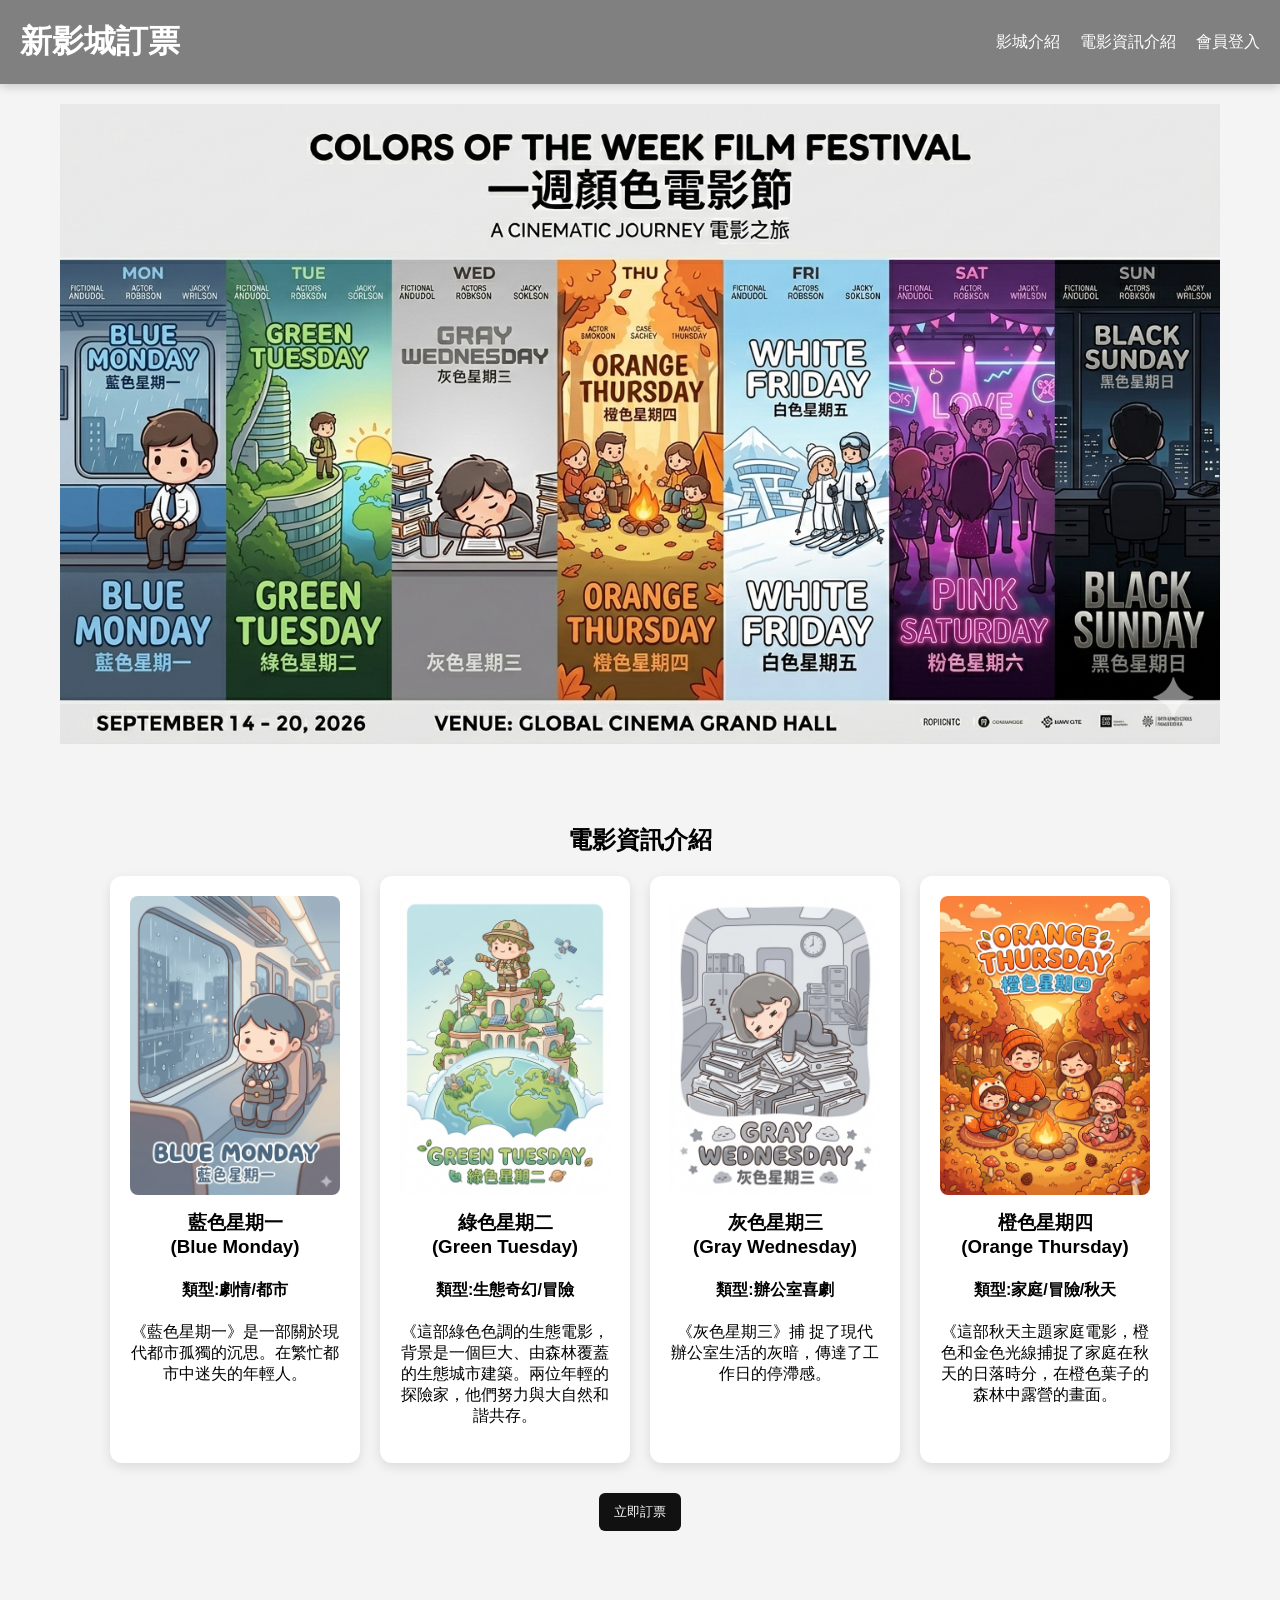
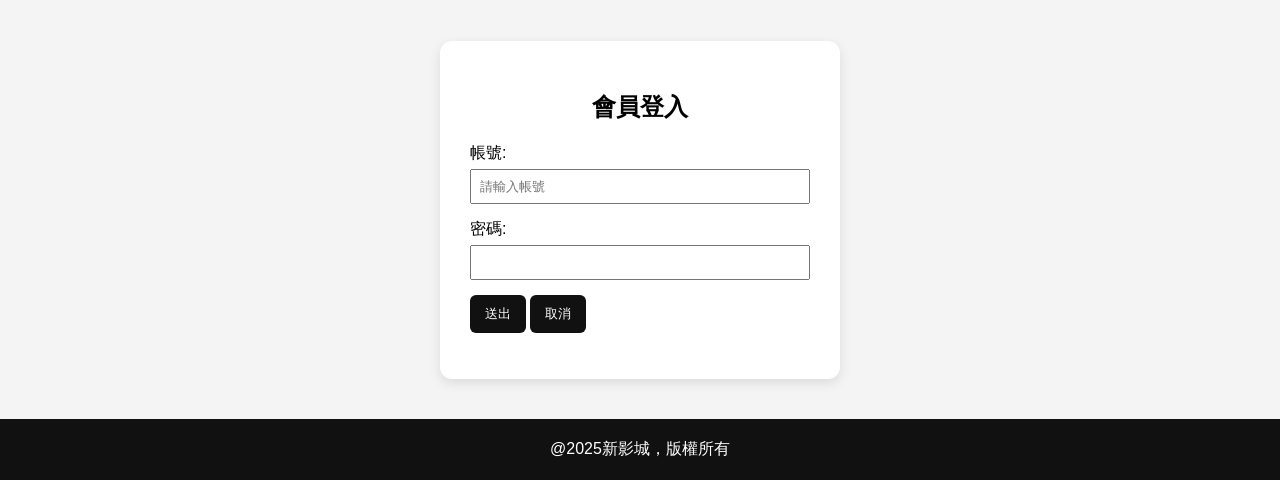
==== index.html @ 92aa5f23 "Update index.html" ====
<html>
<head>
	<title>電影訂票系統</title>
	<link rel="stylesheet" href="style.css">
</head>

<body>
	<header>
		<h1>新影城訂票</h1>
		<nav>
			<ul>
			<li><a href="#about">影城介紹</a></li>
			<li><a href="#movies">電影資訊介紹</a></li>
			<li><a href="#member">會員登入</a></li>
			</ul>
		</nav>
	
	</header>
	<main>
		<section id="about" class="header_img">
			<img src="img_movie/00.png">
		</section>
		
		<section id="movies">
		  <!-- 電影資訊 -->
			<h2>電影資訊介紹</h2>
		  <div class="movie-info">
			  <div class="movie-card">
				<img src="img_movie/01.png">
				<h3>藍色星期一 </br>(Blue Monday)</h3>
				<h4>類型:劇情/都市</h4>
				<p>《藍色星期一》是一部關於現代都市孤獨的沉思。在繁忙都市中迷失的年輕人。</p>
			  </div>
		  
			  <div class="movie-card">
				<img src="img_movie/02.png">
				<h3>綠色星期二</br>(Green Tuesday)</h3>
				<h4>類型:生態奇幻/冒險</h4>
				<p>《這部綠色色調的生態電影，背景是一個巨大、由森林覆蓋的生態城市建築。兩位年輕的探險家，他們努力與大自然和諧共存。</p>
			  </div>
		  
			  <div class="movie-card">
				<img src="img_movie/03.png">
				<h3>灰色星期三</br>(Gray Wednesday)</h3>
				<h4>類型:辦公室喜劇</h4>
				<p>《灰色星期三》捕	捉了現代辦公室生活的灰暗，傳達了工作日的停滯感。</p>
			  </div>
		  
			  <div class="movie-card">
				<img src="img_movie/04.png">
				<h3>橙色星期四</br>(Orange Thursday)</h3>
				<h4>類型:家庭/冒險/秋天</h4>
				<p>《這部秋天主題家庭電影，橙色和金色光線捕捉了家庭在秋天的日落時分，在橙色葉子的森林中露營的畫面。</p>
			  </div>
		</div>
			<div class="booking-btn">
		    	<button onclick="goBooking()">立即訂票</button>
		  	</div>
		</section>
		
		<section id="member" class="member-area">
		  <!-- 會員專區 -->
		  <h2>會員登入</h2>
		  <form>
			<label>帳號:</label>
			<input type="text" name="account" placeholder="請輸入帳號"><br>
			<label>密碼:</label>
			<input type="password" name="password" minlength="8" required><br>
			<button type="submit">送出</button>
			<button type="reset">取消</button>
		  </form>
		  
		</section>

  </main>
  <footer>
	@2025新影城，版權所有
  </footer>
</body>
	<script src="script.js"></script>
</html>
---- style.css ----
*{
	box-sizing:border-box;
}

body{
	margin:0;
	font-family: Arial, Helvetica, sans-serif;
	background:#f4f4f4;
}

html{
	scroll-behavior:smooth;
}

/* Header */
header{
	background: rgba(107,107,107,0.85);
	color:#fff;
	padding:20px; 
	display:flex;
	justify-content:space-between;
	align-items:center;
	position:sticky;  /*導覽列會固定在最上方*/
	top:0;
	z-index:999;
	box-shadow:0 2px 10px rgba(0,0,0,0.2);
	backdrop-filter: blur(8px);   /* 毛玻璃效果 */
}

header h1{
	margin:0;
}
		
main{
	max-width:1200px;
	margin:0 auto;
}

nav ul{
	list-style:none;
	padding:0;
	margin:0;
	display:flex;
	gap:20px;
}

/* 導覽列連結樣式 */
nav a{
	color:#fff;              /* 文字改白色 */
	text-decoration:none;    /* 移除底線 */
	font-weight:500;
	position:relative;       /* 為了做滑動底線效果 */
	padding-bottom:5px;
}

/* 滑鼠滑過效果 */
nav a:hover{
	color:#fff;
}

/* 白色底線動畫效果 */
nav a::after{
	content:"";
	position:absolute;
	left:0;
	bottom:0;
	width:0;
	height:2px;
	background:#fff;
	transition:0.3s ease;
}

nav a:hover::after{
	width:100%;
}

/* Hero 圖 */
.header_img{
	display:flex;
	justify-content:center;  /* 水平置中 */
	align-items:center;      /* 垂直置中 */
	padding:20px;
}
.header_img img{
	max-width:100%;
	height:auto;
	display:inline-block;
	object-fit:contain;
}

/* Section 通用 */
section{
	padding:40px 20px;
	scroll-margin-top:80px; 
}
		
h2{
	text-align:center;
}

/* 電影區 */
.movie-info{
	display:flex;
	gap:20px;
	justify-content:center;
	flex-wrap:wrap;
}

.movie-card{
	flex:1;
	max-width:250px;
	background:#fff;
	padding:20px;
	border-radius:12px;
	box-shadow:0 4px 12px rgba(0,0,0,0.1);
	text-align:center;
	transition:0.3s;
}

.movie-card:hover{
	transform:translateY(-5px);
}

.movie-card img{
	width:100%;
	border-radius:8px;
}

.movie-card h3{
	margin:15px 0 5px 0;
}
/* 立即訂票的按鈕 */
.booking-btn{
	text-align:center;
	margin:30px 0;
}
/* 通用按鈕 */
button{
	padding:10px 15px;
	border:none;
	border-radius:6px;
	cursor:pointer;
	background:#111;
	color:#fff;
	transition:0.3s;
}

button:hover{
	background:#ffd700;
	color:#000;
}

/* ===================== */
/* 訂票選擇卡片區塊 */
/* ===================== */

.movie-select,
.date-select,
.time-select,
.summary{
	background: white;
	width: 100%;
	max-width: 600px;
	padding: 25px;
	margin: 20px auto;   /* ⭐ 水平置中 */
	border-radius: 15px;
	box-shadow: 0 8px 20px rgba(0,0,0,0.15);
	transition: 0.3s ease;
}

.movie-select:hover,
.date-select:hover,
.time-select:hover{
	transform: translateY(-3px);
}

/* ===== 下拉選單置中 ===== */
select{
	width: 80%;
	max-width: 400px;
	padding: 10px;
	border-radius: 8px;
	border: 1px solid #ccc;
	font-size: 14px;
	cursor: pointer;
	transition: 0.3s;
	margin: 0 auto;
	display: block;
}

select:focus{
	border-color: #2a5298;
	outline: none;
}

/* ===== 日期 & 時間按鈕區置中 ===== */
.date-select,
.time-select{
	display:flex;
	justify-content:center;
	flex-wrap:wrap;
	gap:15px;
}

/* 日期按鈕 */
.date-select button,
.time-select button{
	padding:10px 15px;
	border-radius:8px;
	background:#2a5298;
	color:white;
	font-size:14px;
	min-width:80px;
}

.date-select button:hover,
.time-select button:hover{
	background: #1e3c72;
	transform: scale(1.05);
}

.date-select button:active,
.time-select button:active{
	transform: scale(0.98);
}

/* ===================== */
/* 座位區 */
/* ===================== */
.location-select{
	display:flex;
	justify-content:center;
	flex-wrap:wrap;
	gap:15px;
	background:white;
	max-width:600px;
	margin:20px auto;
	padding:25px;
	border-radius:15px;
	box-shadow:0 8px 20px rgba(0,0,0,0.15);
	text-align:center;
}

.location-select button{
	padding:10px 15px;
	border-radius:8px;
	background:#444;
	color:white;
	min-width:80px;
}

.location-select button:hover{
	background:#ffd700;
	color:black;
}

/* ===== 訂票摘要 ===== */
.summary{
	text-align:center;
}

.summary p{
	background: #f5f7fa;
	padding: 15px;
	border-radius: 8px;
	line-height: 1.8;
	min-height: 60px;
}

/* summary 按鈕不要滿版 */
.summary button{
	width: 200px;
	margin: 20px auto 0 auto;
	display:block;
	background: #28a745;
	border-radius:25px;
}

.summary button:hover{
	background: #218838;
}

/* ===================== */
/* 會員區 */
/* ===================== */

.member-area{
	background:#fff;
	max-width:400px;
	margin:40px auto;
	padding:30px;
	border-radius:12px;
	box-shadow:0 4px 12px rgba(0,0,0,0.1);
}

.member-area input{
	width:100%;
	padding:8px;
	margin:5px 0 15px 0;
}

/* Footer */
footer{
	background:#111;
	color:#fff;
	text-align:center;
	padding:20px;
}

/* 隱藏區塊 */
.date-select,
.time-select{
	display:none;
}

/* 📱 RWD 手機版 */
@media (max-width:768px){

	nav ul{
		flex-direction:column;
		gap:10px;
	}
	
	.movie-info{
		flex-direction:column;
		align-items:center;
	}
	
	.seat-container{
		grid-template-columns:repeat(5, 1fr);
	}
}
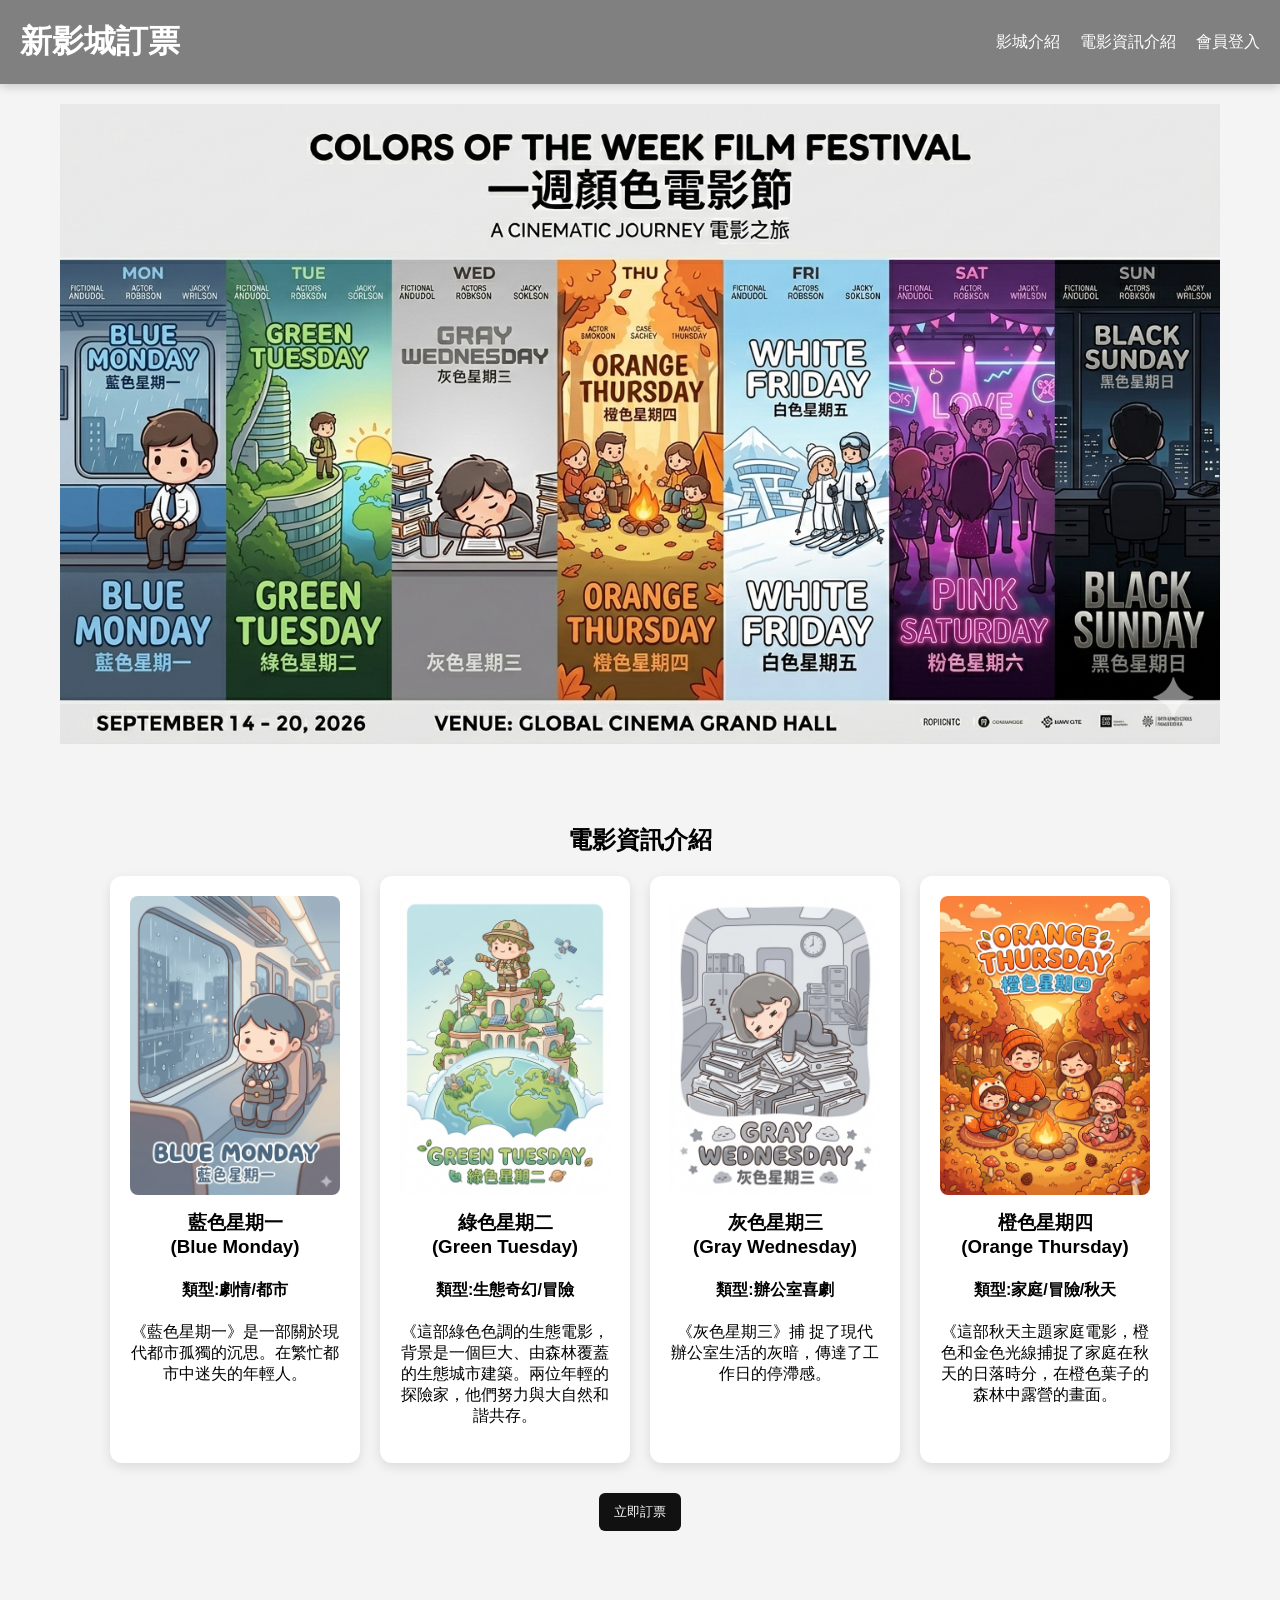
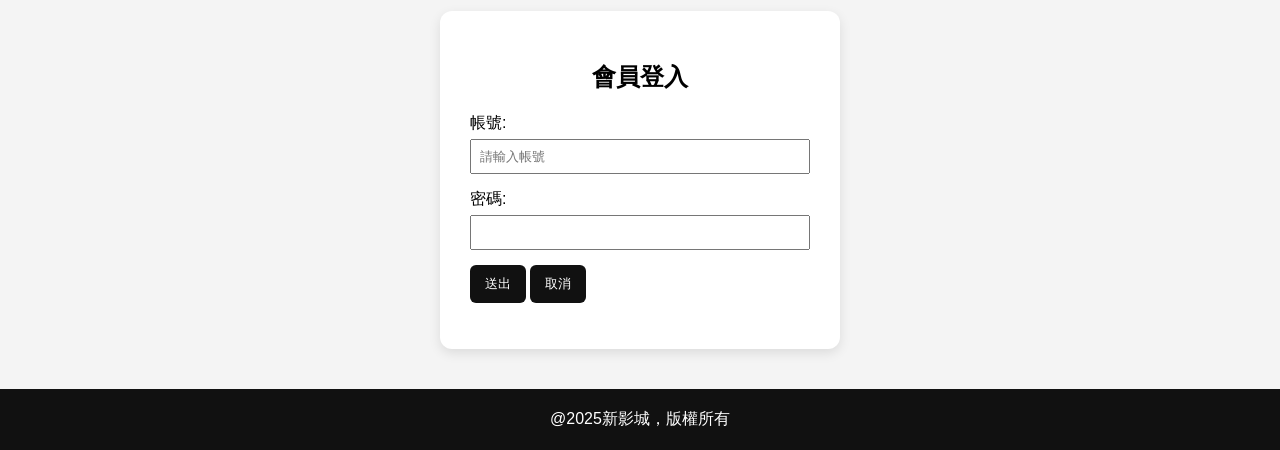
==== commit af33ed53: "Update index.html" ====
--- a/index.html
+++ b/index.html
@@ -6,7 +6,7 @@
 
 <body>
 	<header>
-		<h1>新影城訂票</h1>
+		<h1 onclick="goHome()">新影城訂票</h1>
 		<nav>
 			<ul>
 			<li><a href="#about">影城介紹</a></li>
--- a/style.css
+++ b/style.css
@@ -132,7 +132,7 @@
 /* 立即訂票的按鈕 */
 .booking-btn{
 	text-align:center;
-	margin:30px 0;
+	margin-top:30px;
 }
 /* 通用按鈕 */
 button{
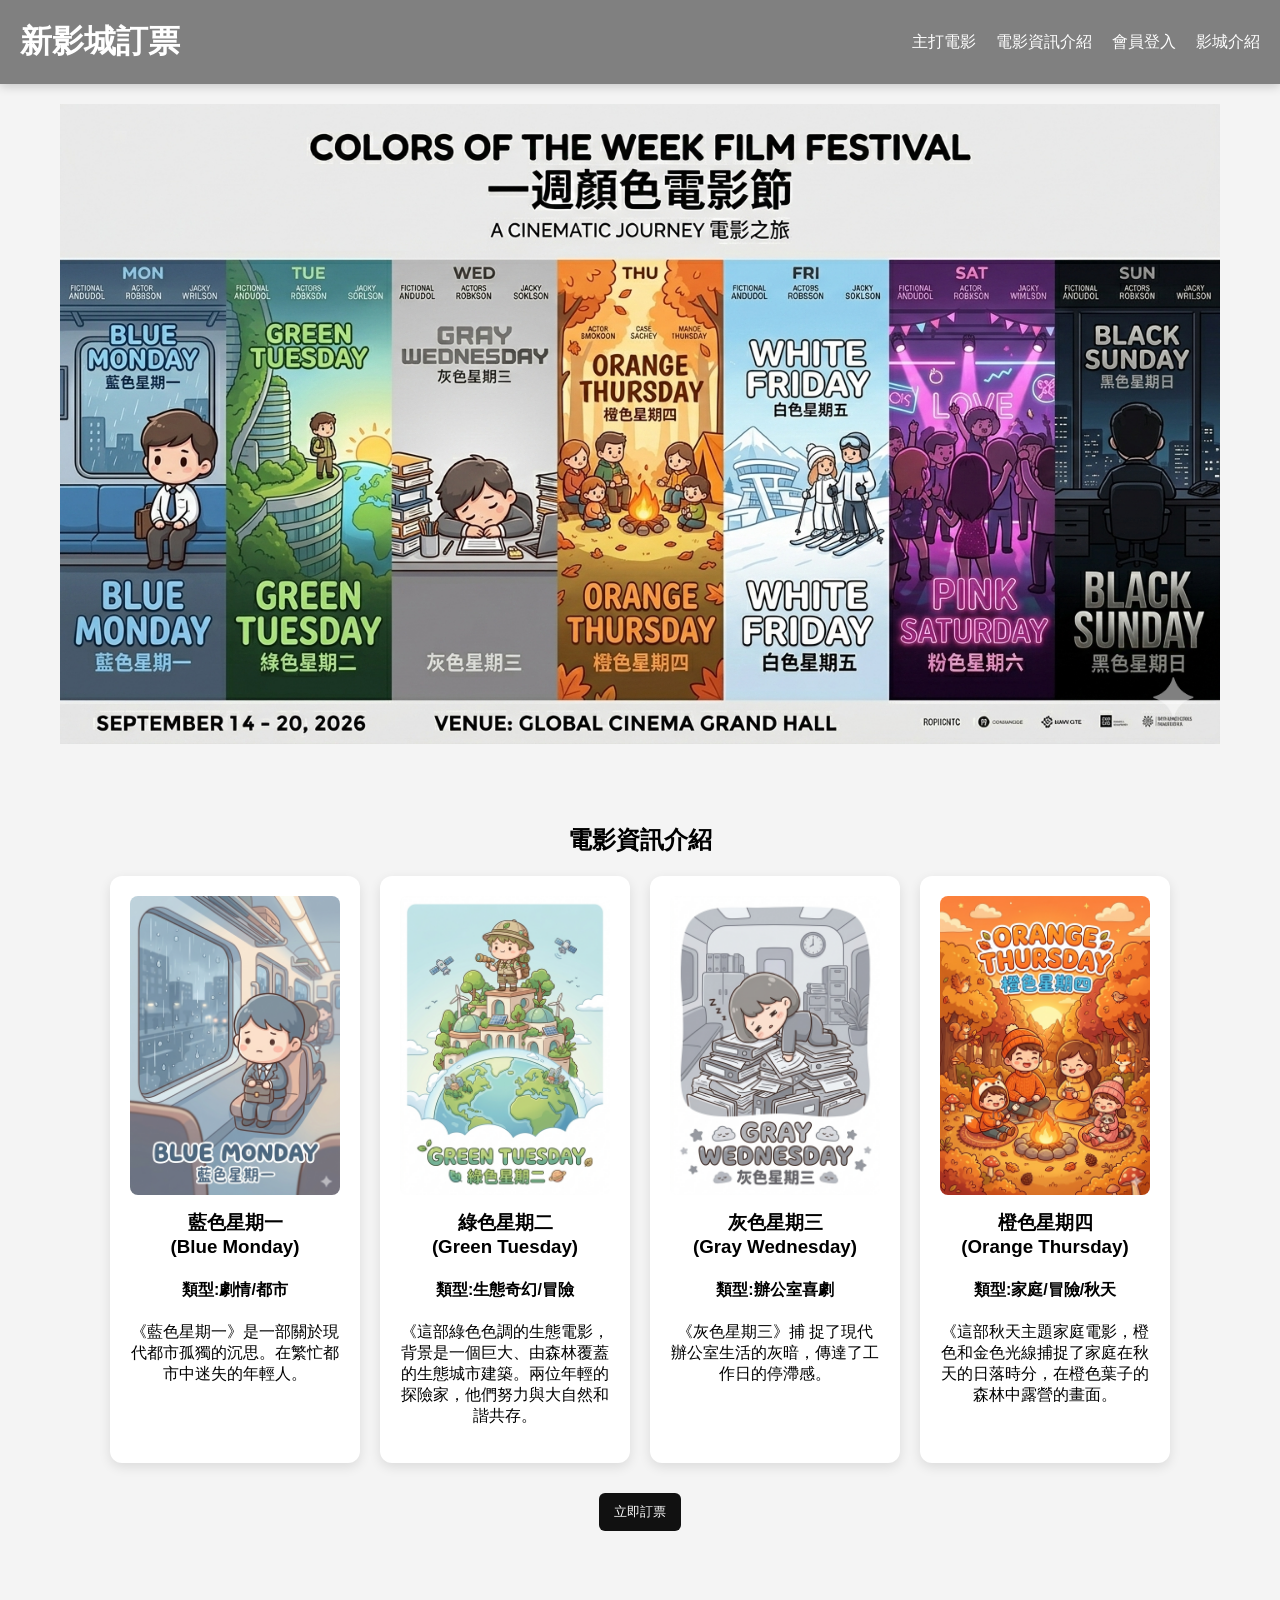
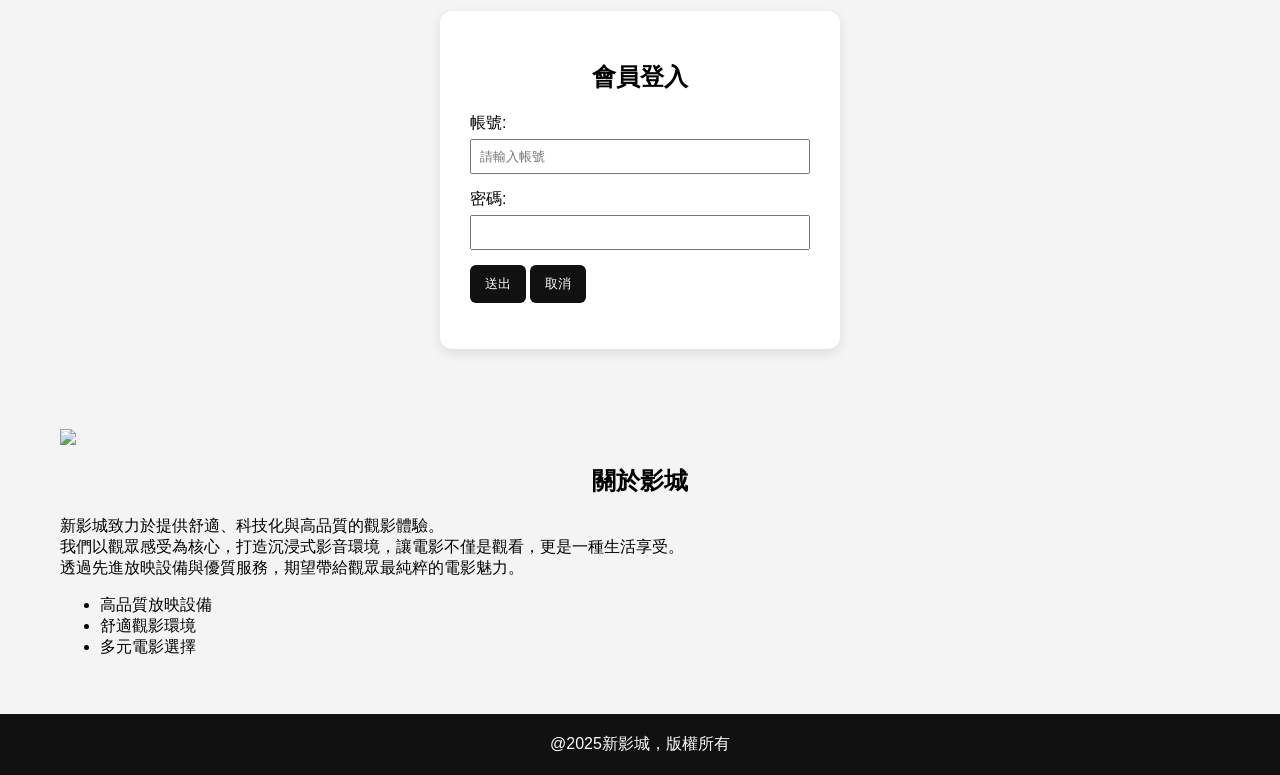
==== commit c618d948: "Update index.html" ====
--- a/index.html
+++ b/index.html
@@ -9,9 +9,10 @@
 		<h1 onclick="goHome()">新影城訂票</h1>
 		<nav>
 			<ul>
-			<li><a href="#about">影城介紹</a></li>
+			<li><a href="#about">主打電影</a></li>
 			<li><a href="#movies">電影資訊介紹</a></li>
 			<li><a href="#member">會員登入</a></li>
+			<li><a href="cinema">影城介紹</a></li>
 			</ul>
 		</nav>
 	
@@ -71,6 +72,28 @@
 		  </form>
 		  
 		</section>
+		<section id="cinema" class="about-cinema">
+			
+			<div class="about-left">
+			<img src="img_movie/影城圖片.jpg">
+			</div>
+			
+			<div class="about-right">
+			<h2>關於影城</h2>
+			
+			<p>
+			新影城致力於提供舒適、科技化與高品質的觀影體驗。</br>
+			我們以觀眾感受為核心，打造沉浸式影音環境，讓電影不僅是觀看，更是一種生活享受。</br>
+			透過先進放映設備與優質服務，期望帶給觀眾最純粹的電影魅力。
+			</p>
+			<ul>
+				<li>高品質放映設備</li>
+				<li>舒適觀影環境</li>
+				<li>多元電影選擇</li>
+			</ul>
+			</div>
+			
+		</section>
 
   </main>
   <footer>
--- a/style.css
+++ b/style.css
@@ -29,6 +29,7 @@
 
 header h1{
 	margin:0;
+	cursor:pointer;
 }
 		
 main{
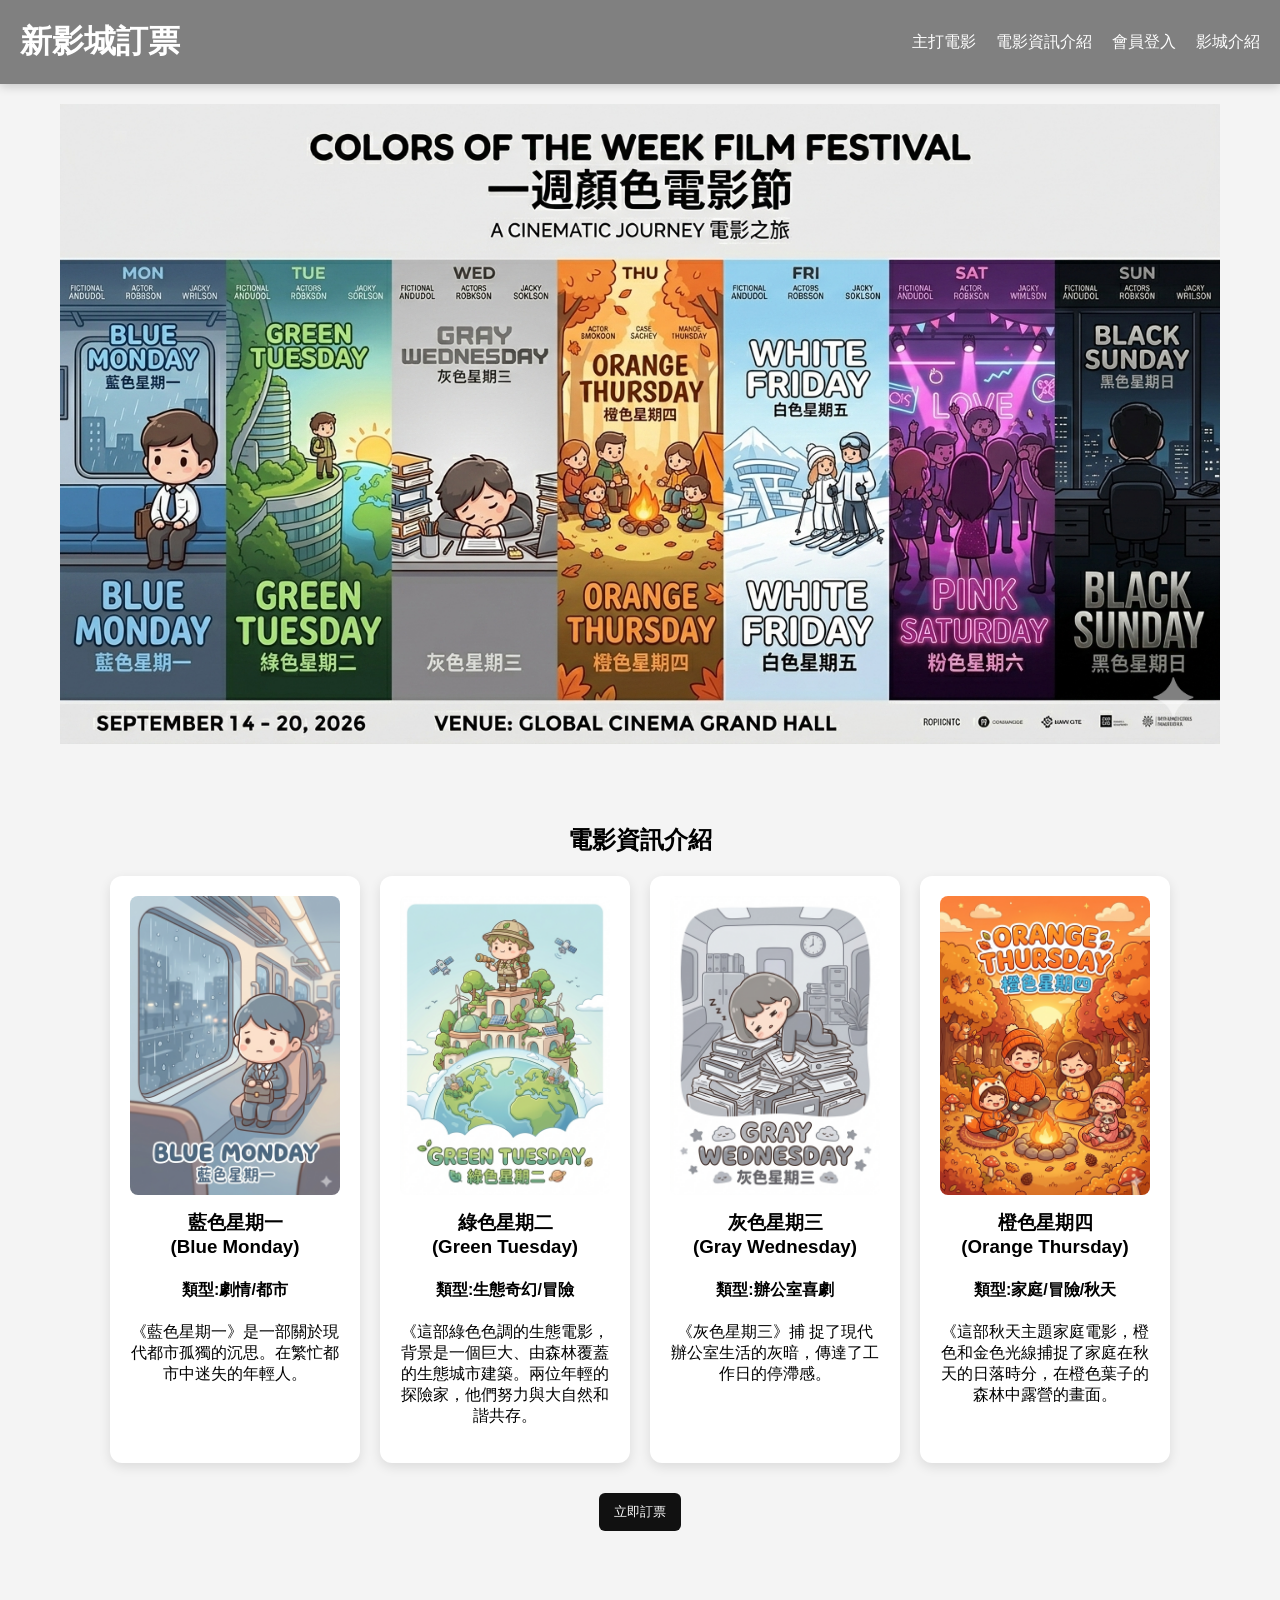
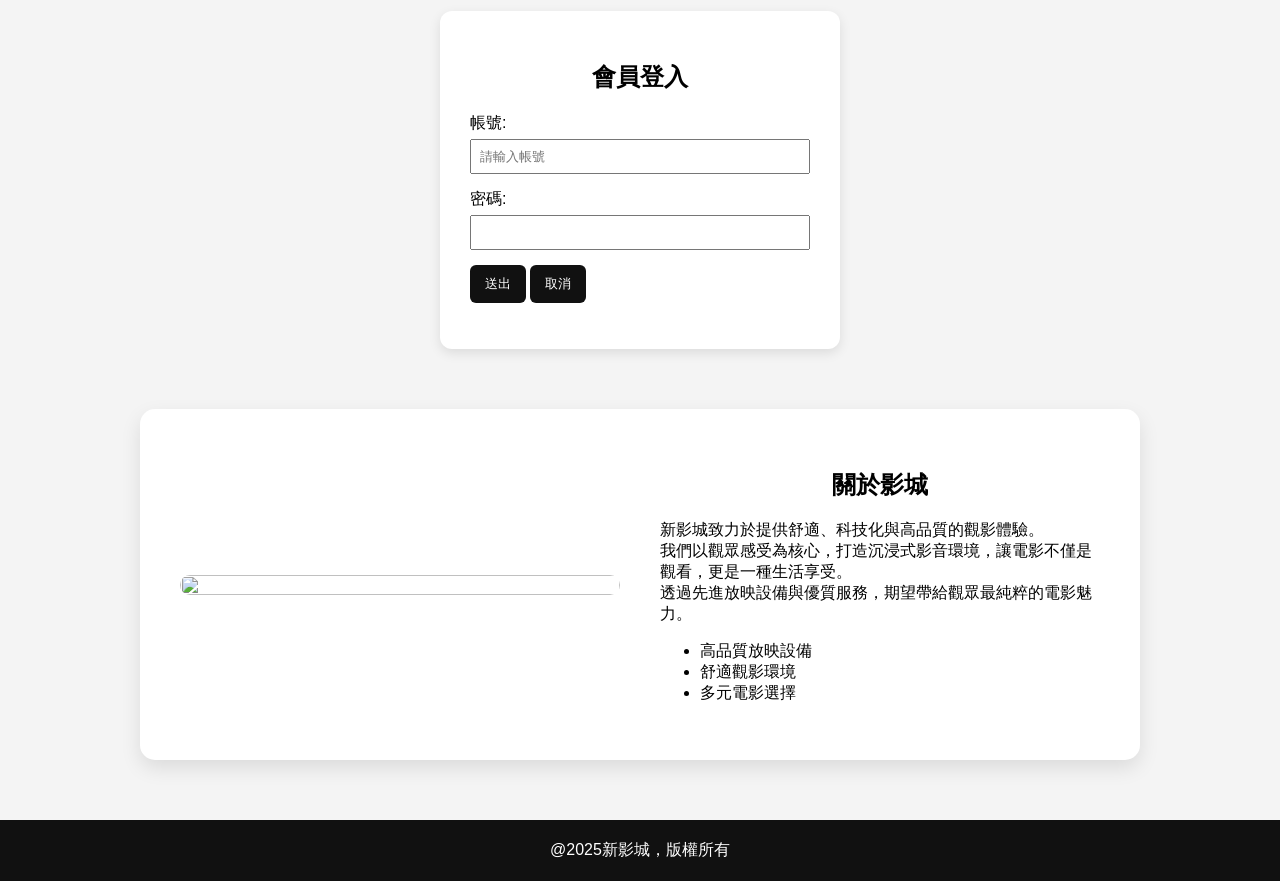
==== commit ca489225: "Update index.html" ====
--- a/index.html
+++ b/index.html
@@ -12,7 +12,7 @@
 			<li><a href="#about">主打電影</a></li>
 			<li><a href="#movies">電影資訊介紹</a></li>
 			<li><a href="#member">會員登入</a></li>
-			<li><a href="cinema">影城介紹</a></li>
+			<li><a href="#cinema">影城介紹</a></li>
 			</ul>
 		</nav>
 	
--- a/style.css
+++ b/style.css
@@ -149,6 +149,28 @@
 button:hover{
 	background:#ffd700;
 	color:#000;
+}
+/* 影城介紹 */
+.about-cinema{
+	display:flex;
+	gap:40px;
+	max-width:1000px;
+	margin:60px auto;
+	align-items:center;
+	background:white;
+	padding:40px;
+	border-radius:15px;
+	box-shadow:0 8px 20px rgba(0,0,0,0.1);
+}
+
+.about-left img{
+	width:100%;
+	border-radius:12px;
+}
+
+.about-left,
+.about-right{
+	flex:1;
 }
 
 /* ===================== */
@@ -330,4 +352,8 @@
 	.seat-container{
 		grid-template-columns:repeat(5, 1fr);
 	}
-}
+	.about-cinema{
+	flex-direction:column;
+	text-align:center;
+}
+}
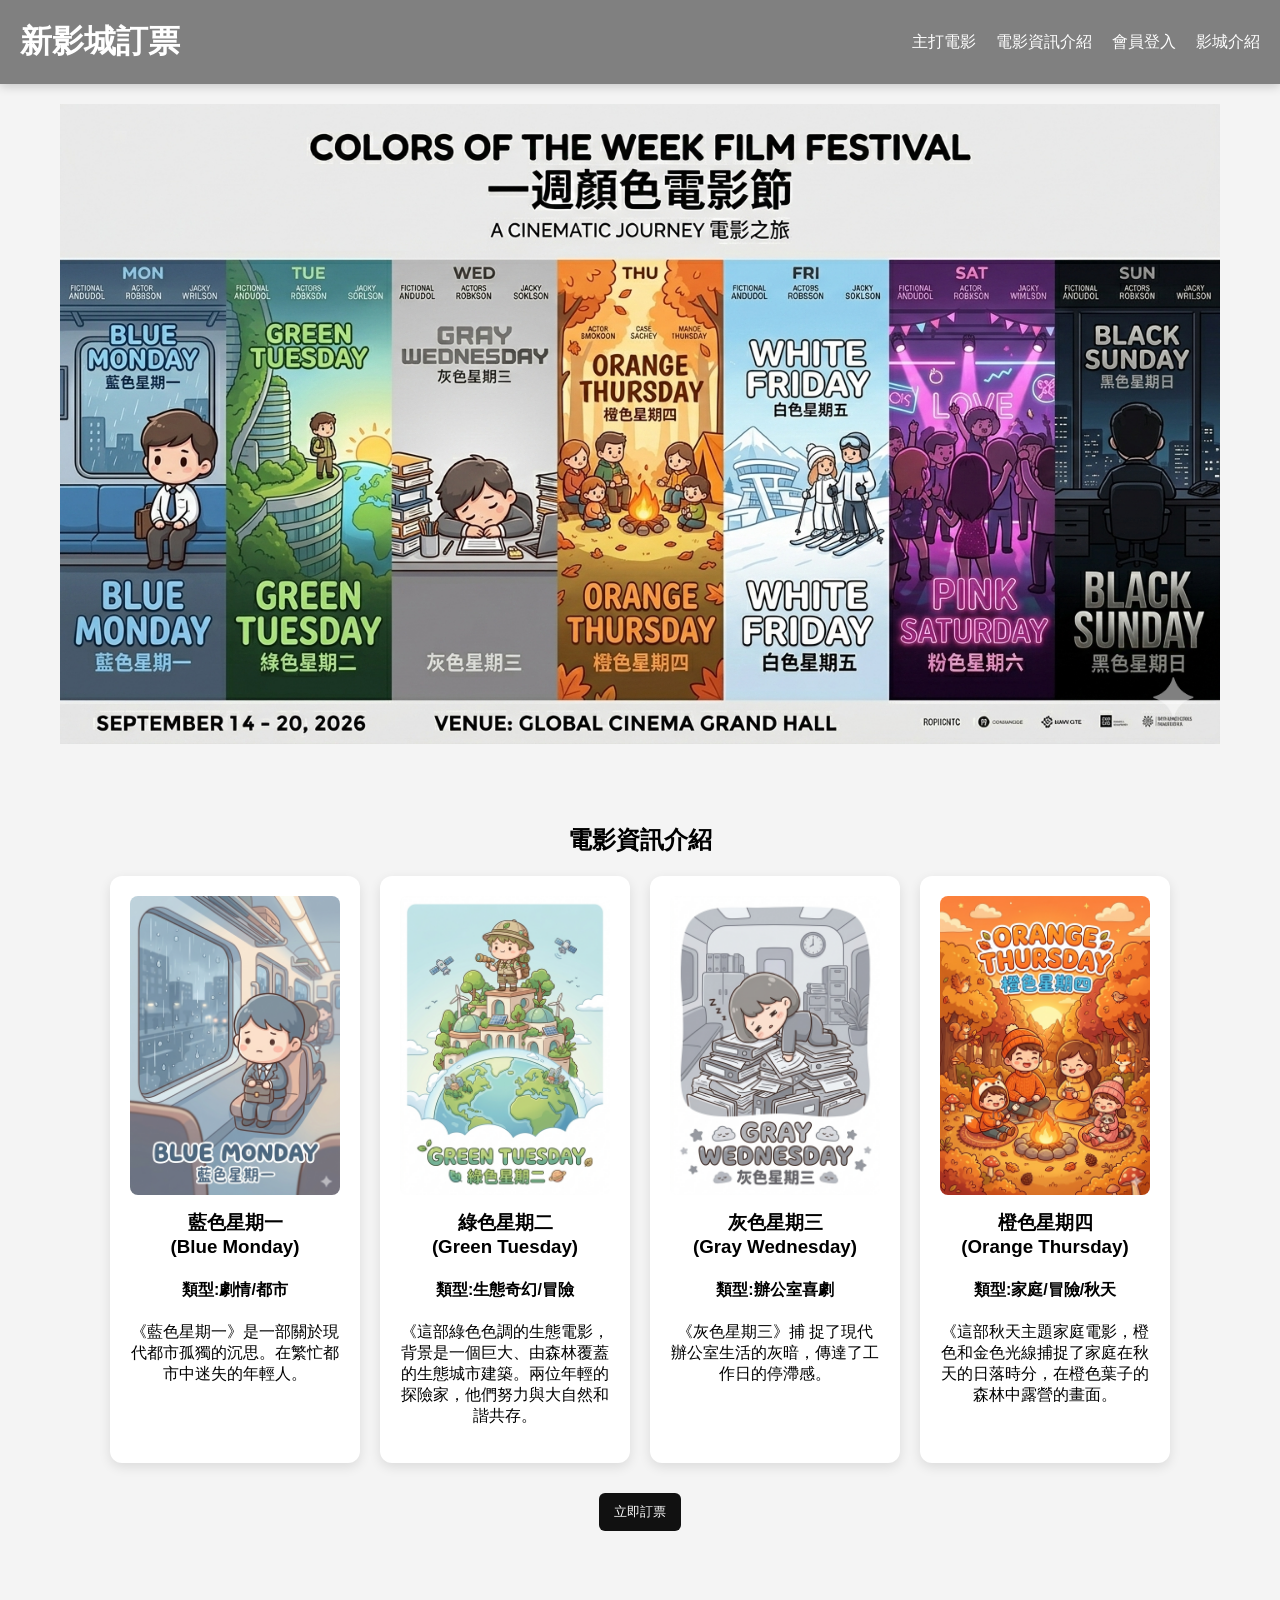
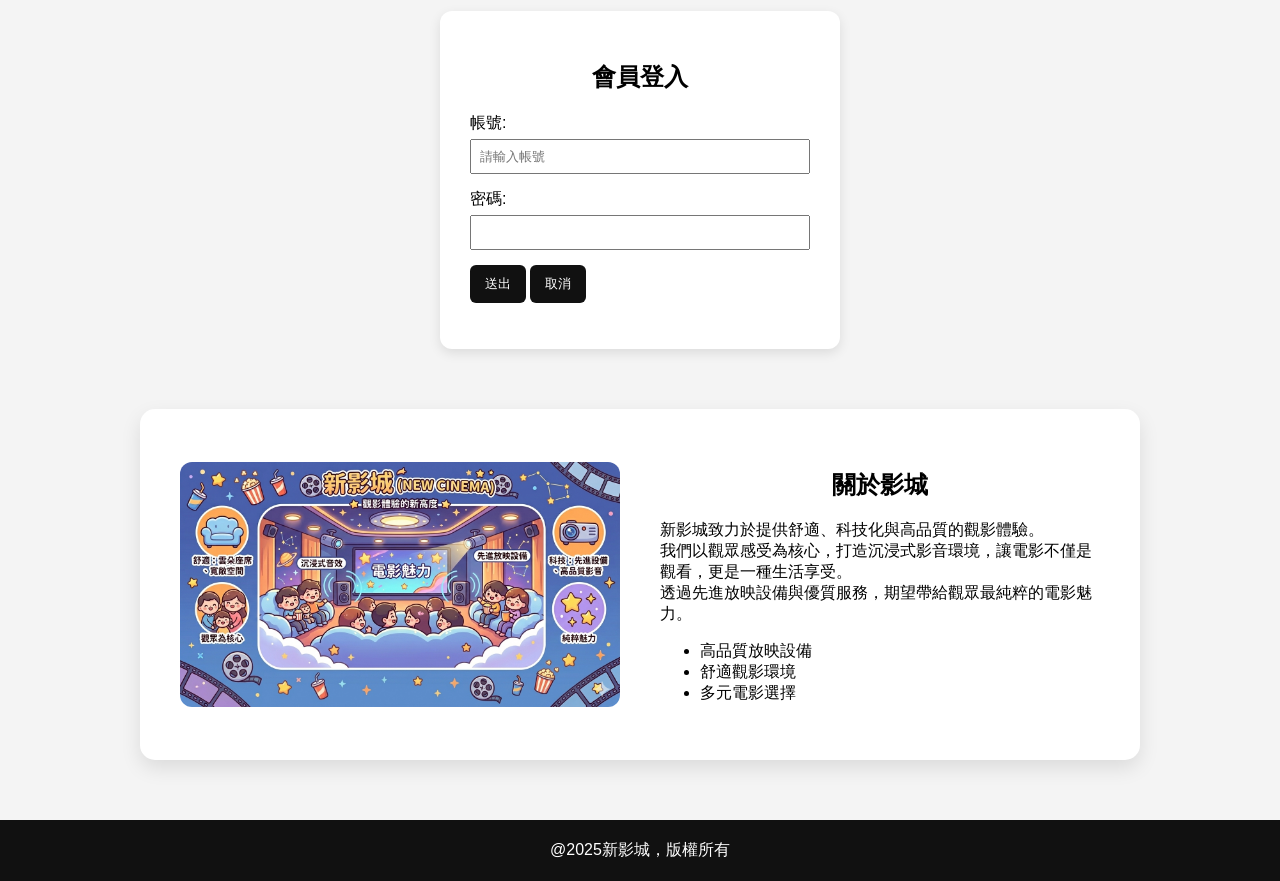
==== commit 78ce3fa4: "Update index.html" ====
--- a/index.html
+++ b/index.html
@@ -75,12 +75,13 @@
 		<section id="cinema" class="about-cinema">
 			
 			<div class="about-left">
-			<img src="img_movie/影城圖片.jpg">
+				<div class="image-overlay">
+					<img src="img_movie/影城圖片.png">
+				</div>
 			</div>
 			
 			<div class="about-right">
 			<h2>關於影城</h2>
-			
 			<p>
 			新影城致力於提供舒適、科技化與高品質的觀影體驗。</br>
 			我們以觀眾感受為核心，打造沉浸式影音環境，讓電影不僅是觀看，更是一種生活享受。</br>
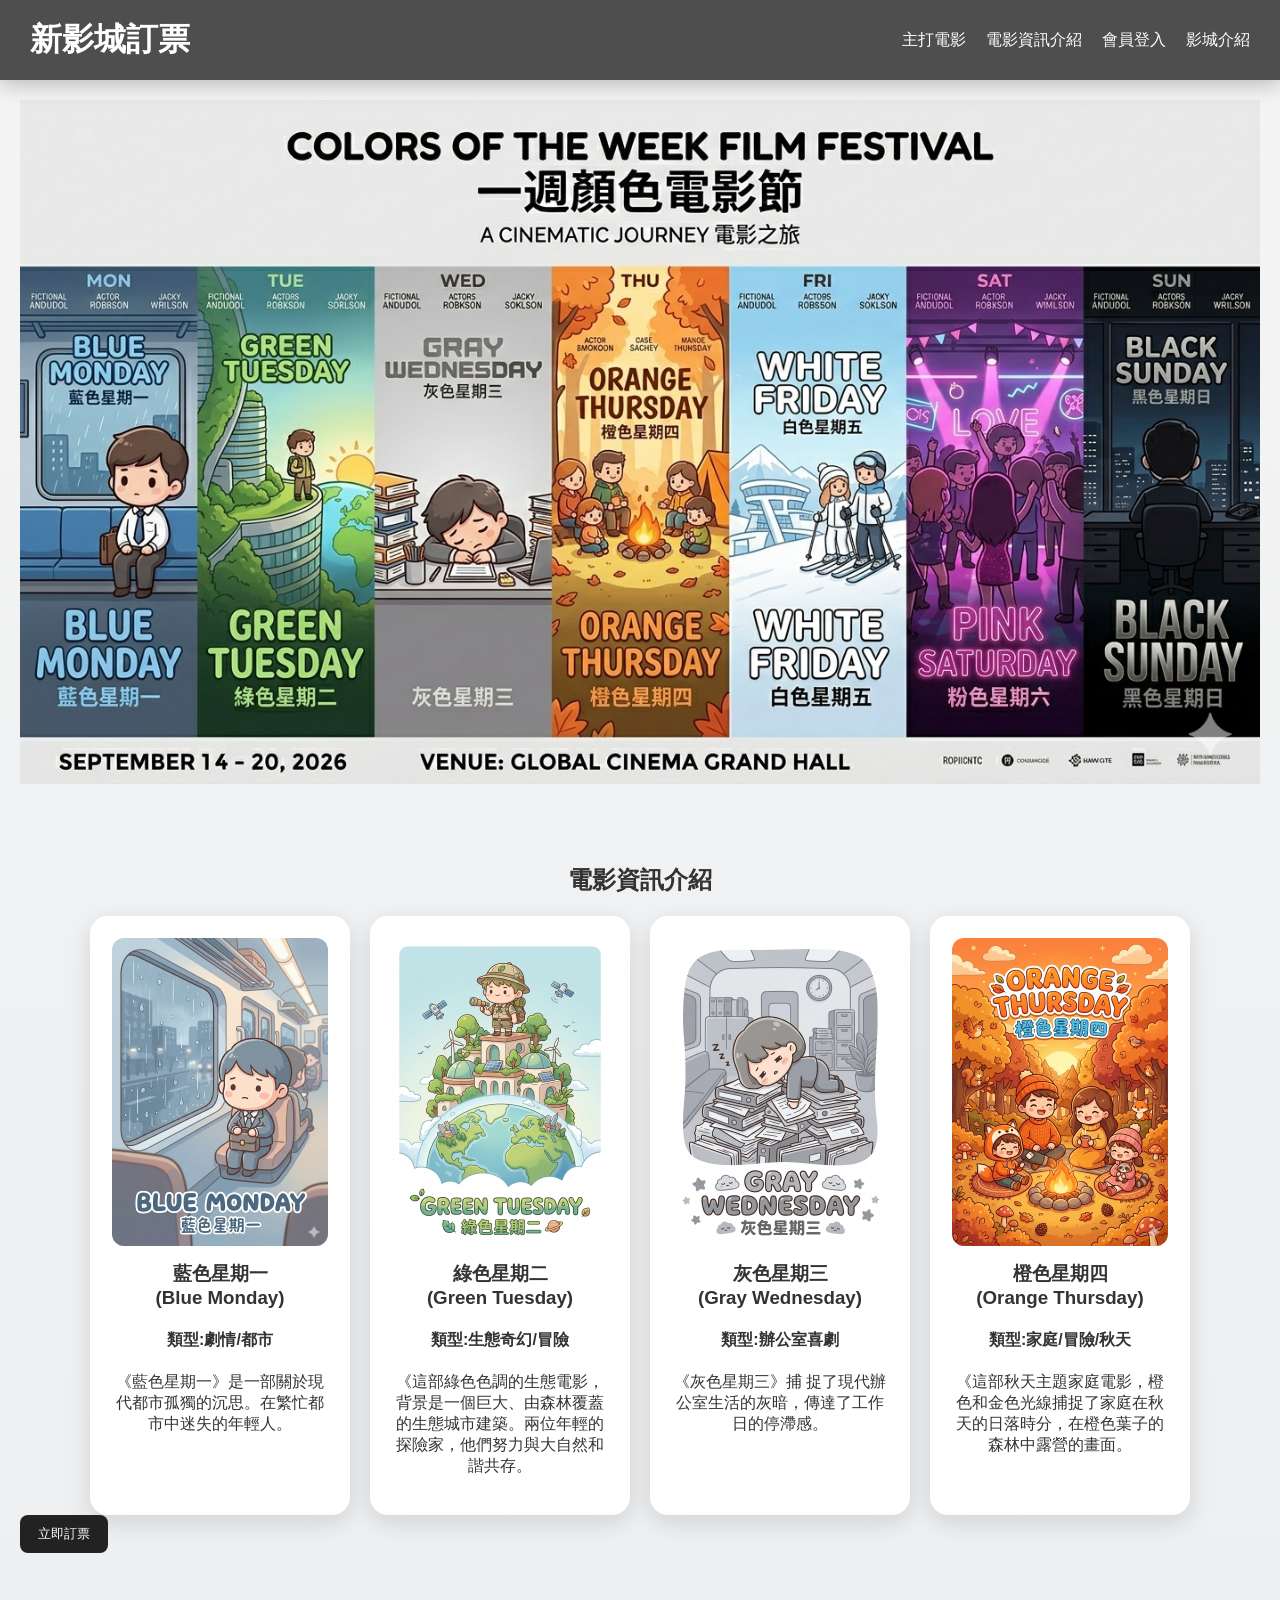
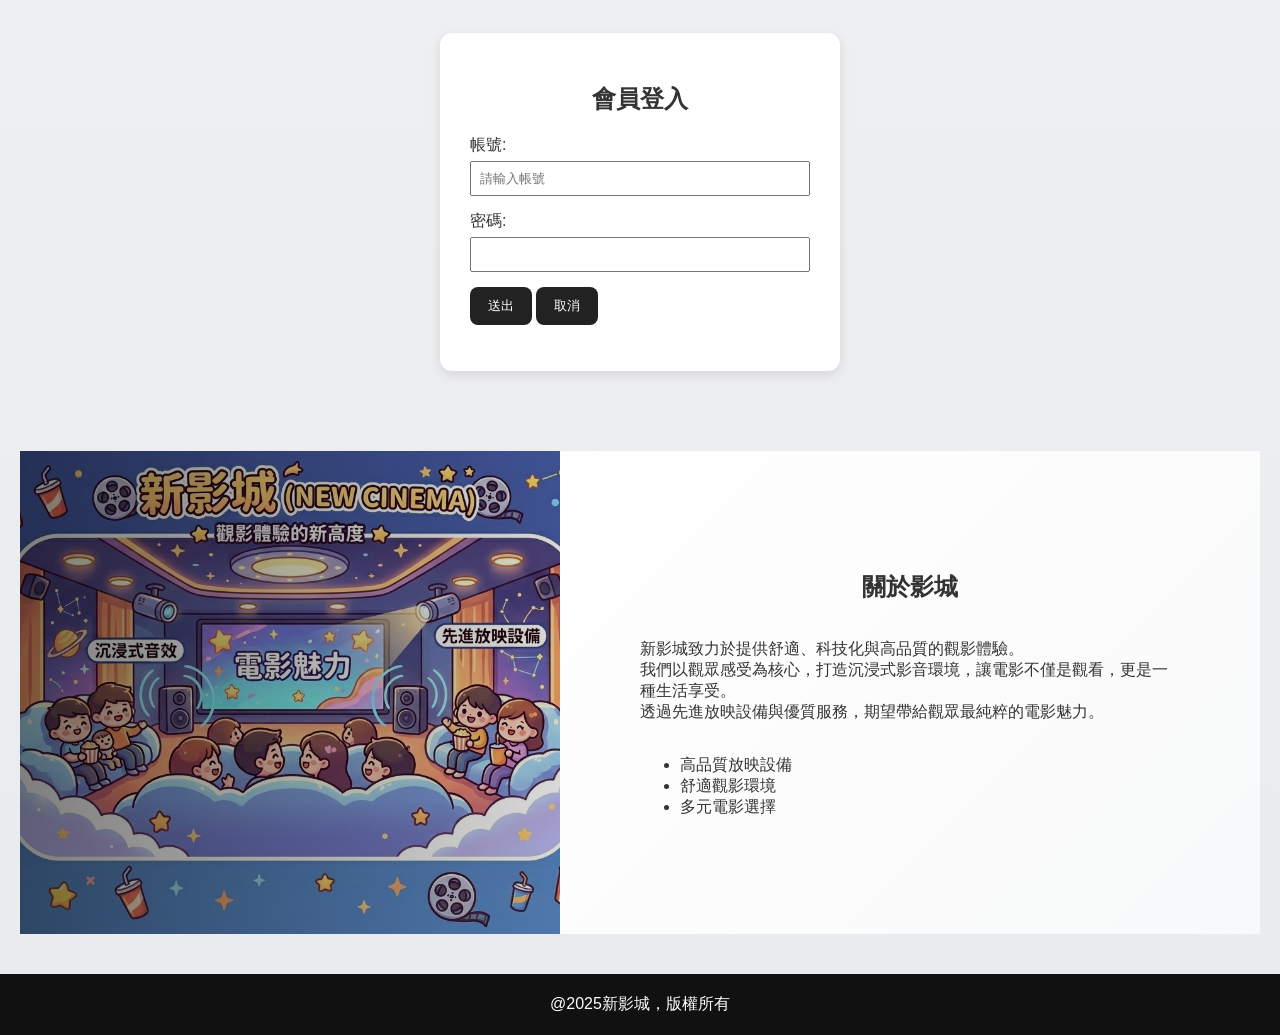
==== commit 15cfe9e3: "Update index.html" ====
--- a/index.html
+++ b/index.html
@@ -23,37 +23,36 @@
 		</section>
 		
 		<section id="movies">
-		  <!-- 電影資訊 -->
 			<h2>電影資訊介紹</h2>
-		  <div class="movie-info">
-			  <div class="movie-card">
-				<img src="img_movie/01.png">
-				<h3>藍色星期一 </br>(Blue Monday)</h3>
-				<h4>類型:劇情/都市</h4>
-				<p>《藍色星期一》是一部關於現代都市孤獨的沉思。在繁忙都市中迷失的年輕人。</p>
-			  </div>
+		  	<div class="movie-info">
+				  <div class="movie-card">
+					<img src="img_movie/01.png">
+					<h3>藍色星期一 </br>(Blue Monday)</h3>
+					<h4>類型:劇情/都市</h4>
+					<p>《藍色星期一》是一部關於現代都市孤獨的沉思。在繁忙都市中迷失的年輕人。</p>
+				  </div>
 		  
-			  <div class="movie-card">
-				<img src="img_movie/02.png">
-				<h3>綠色星期二</br>(Green Tuesday)</h3>
-				<h4>類型:生態奇幻/冒險</h4>
-				<p>《這部綠色色調的生態電影，背景是一個巨大、由森林覆蓋的生態城市建築。兩位年輕的探險家，他們努力與大自然和諧共存。</p>
-			  </div>
+				  <div class="movie-card">
+					<img src="img_movie/02.png">
+					<h3>綠色星期二</br>(Green Tuesday)</h3>
+					<h4>類型:生態奇幻/冒險</h4>
+					<p>《這部綠色色調的生態電影，背景是一個巨大、由森林覆蓋的生態城市建築。兩位年輕的探險家，他們努力與大自然和諧共存。</p>
+				  </div>
 		  
-			  <div class="movie-card">
-				<img src="img_movie/03.png">
-				<h3>灰色星期三</br>(Gray Wednesday)</h3>
-				<h4>類型:辦公室喜劇</h4>
-				<p>《灰色星期三》捕	捉了現代辦公室生活的灰暗，傳達了工作日的停滯感。</p>
-			  </div>
+				  <div class="movie-card">
+					<img src="img_movie/03.png">
+					<h3>灰色星期三</br>(Gray Wednesday)</h3>
+					<h4>類型:辦公室喜劇</h4>
+					<p>《灰色星期三》捕	捉了現代辦公室生活的灰暗，傳達了工作日的停滯感。</p>
+				  </div>
 		  
-			  <div class="movie-card">
-				<img src="img_movie/04.png">
-				<h3>橙色星期四</br>(Orange Thursday)</h3>
-				<h4>類型:家庭/冒險/秋天</h4>
-				<p>《這部秋天主題家庭電影，橙色和金色光線捕捉了家庭在秋天的日落時分，在橙色葉子的森林中露營的畫面。</p>
-			  </div>
-		</div>
+				  <div class="movie-card">
+					<img src="img_movie/04.png">
+					<h3>橙色星期四</br>(Orange Thursday)</h3>
+					<h4>類型:家庭/冒險/秋天</h4>
+					<p>《這部秋天主題家庭電影，橙色和金色光線捕捉了家庭在秋天的日落時分，在橙色葉子的森林中露營的畫面。</p>
+				  </div>
+			</div>
 			<div class="booking-btn">
 		    	<button onclick="goBooking()">立即訂票</button>
 		  	</div>
@@ -70,30 +69,27 @@
 			<button type="submit">送出</button>
 			<button type="reset">取消</button>
 		  </form>
-		  
 		</section>
+		
 		<section id="cinema" class="about-cinema">
-			
 			<div class="about-left">
 				<div class="image-overlay">
 					<img src="img_movie/影城圖片.png">
 				</div>
 			</div>
-			
 			<div class="about-right">
-			<h2>關於影城</h2>
-			<p>
-			新影城致力於提供舒適、科技化與高品質的觀影體驗。</br>
-			我們以觀眾感受為核心，打造沉浸式影音環境，讓電影不僅是觀看，更是一種生活享受。</br>
-			透過先進放映設備與優質服務，期望帶給觀眾最純粹的電影魅力。
-			</p>
-			<ul>
-				<li>高品質放映設備</li>
-				<li>舒適觀影環境</li>
-				<li>多元電影選擇</li>
-			</ul>
+				<h2>關於影城</h2>
+				<p>
+				新影城致力於提供舒適、科技化與高品質的觀影體驗。</br>
+				我們以觀眾感受為核心，打造沉浸式影音環境，讓電影不僅是觀看，更是一種生活享受。</br>
+				透過先進放映設備與優質服務，期望帶給觀眾最純粹的電影魅力。
+				</p>
+				<ul>
+					<li>高品質放映設備</li>
+					<li>舒適觀影環境</li>
+					<li>多元電影選擇</li>
+				</ul>
 			</div>
-			
 		</section>
 
   </main>
--- a/style.css
+++ b/style.css
@@ -2,40 +2,47 @@
 	box-sizing:border-box;
 }
 
-body{
+html, body{
 	margin:0;
+	padding:0;
 	font-family: Arial, Helvetica, sans-serif;
-	background:#f4f4f4;
-}
-
-html{
 	scroll-behavior:smooth;
-}
-
+	background: linear-gradient(to bottom,#f4f4f4,#e9ecef);
+	color:#333;
+	overflow-x:hidden;
+}
+
+/* ===================== */
 /* Header */
+/* ===================== */
+
 header{
-	background: rgba(107,107,107,0.85);
+	background: rgba(60,60,60,0.9);
 	color:#fff;
-	padding:20px; 
+	padding:18px 30px;
 	display:flex;
 	justify-content:space-between;
 	align-items:center;
-	position:sticky;  /*導覽列會固定在最上方*/
+	position:sticky;
 	top:0;
 	z-index:999;
-	box-shadow:0 2px 10px rgba(0,0,0,0.2);
-	backdrop-filter: blur(8px);   /* 毛玻璃效果 */
+	backdrop-filter: blur(10px);
+	box-shadow:0 4px 20px rgba(0,0,0,0.25);
 }
 
 header h1{
 	margin:0;
 	cursor:pointer;
-}
-		
-main{
-	max-width:1200px;
-	margin:0 auto;
-}
+	transition:0.3s;
+}
+
+header h1:hover{
+	transform:scale(1.05);
+}
+
+/* ===================== */
+/* 導覽列 */
+/* ===================== */
 
 nav ul{
 	list-style:none;
@@ -45,21 +52,14 @@
 	gap:20px;
 }
 
-/* 導覽列連結樣式 */
 nav a{
-	color:#fff;              /* 文字改白色 */
-	text-decoration:none;    /* 移除底線 */
+	color:#fff;
+	text-decoration:none;
+	position:relative;
+	padding-bottom:5px;
 	font-weight:500;
-	position:relative;       /* 為了做滑動底線效果 */
-	padding-bottom:5px;
-}
-
-/* 滑鼠滑過效果 */
-nav a:hover{
-	color:#fff;
-}
-
-/* 白色底線動畫效果 */
+}
+
 nav a::after{
 	content:"";
 	position:absolute;
@@ -68,38 +68,47 @@
 	width:0;
 	height:2px;
 	background:#fff;
-	transition:0.3s ease;
+	transition:0.3s;
 }
 
 nav a:hover::after{
 	width:100%;
 }
 
+/* ===================== */
 /* Hero 圖 */
+/* ===================== */
+
 .header_img{
 	display:flex;
-	justify-content:center;  /* 水平置中 */
-	align-items:center;      /* 垂直置中 */
+	justify-content:center;
+	align-items:center;
 	padding:20px;
 }
+
 .header_img img{
 	max-width:100%;
 	height:auto;
-	display:inline-block;
 	object-fit:contain;
 }
 
+/* ===================== */
 /* Section 通用 */
+/* ===================== */
+
 section{
 	padding:40px 20px;
-	scroll-margin-top:80px; 
-}
-		
+	scroll-margin-top:80px;
+}
+
 h2{
 	text-align:center;
 }
 
-/* 電影區 */
+/* ===================== */
+/* 電影卡片區 */
+/* ===================== */
+
 .movie-info{
 	display:flex;
 	gap:20px;
@@ -109,63 +118,59 @@
 
 .movie-card{
 	flex:1;
-	max-width:250px;
+	max-width:260px;
 	background:#fff;
-	padding:20px;
+	padding:22px;
+	border-radius:18px;
+	box-shadow:0 8px 25px rgba(0,0,0,0.12);
+	text-align:center;
+	transition:0.35s ease;
+}
+
+.movie-card:hover{
+	transform:translateY(-8px);
+	box-shadow:0 12px 30px rgba(0,0,0,0.18);
+}
+
+.movie-card img{
+	width:100%;
 	border-radius:12px;
-	box-shadow:0 4px 12px rgba(0,0,0,0.1);
-	text-align:center;
-	transition:0.3s;
-}
-
-.movie-card:hover{
-	transform:translateY(-5px);
-}
-
-.movie-card img{
-	width:100%;
-	border-radius:8px;
 }
 
 .movie-card h3{
 	margin:15px 0 5px 0;
 }
-/* 立即訂票的按鈕 */
-.booking-btn{
-	text-align:center;
-	margin-top:30px;
-}
-/* 通用按鈕 */
+
+/* ===================== */
+/* 按鈕 */
+/* ===================== */
+
 button{
-	padding:10px 15px;
+	padding:10px 18px;
 	border:none;
-	border-radius:6px;
+	border-radius:8px;
 	cursor:pointer;
-	background:#111;
+	background:#222;
 	color:#fff;
-	transition:0.3s;
+	transition:0.3s ease;
+	text-align:center;
 }
 
 button:hover{
 	background:#ffd700;
 	color:#000;
-}
-/* 影城介紹 */
+	transform:scale(1.05);
+	text-align:center;
+}
+
+/* ===================== */
+/* 影城介紹區 */
+/* ===================== */
+
 .about-cinema{
 	display:flex;
-	gap:40px;
-	max-width:1000px;
-	margin:60px auto;
-	align-items:center;
-	background:white;
-	padding:40px;
-	border-radius:15px;
-	box-shadow:0 8px 20px rgba(0,0,0,0.1);
-}
-
-.about-left img{
-	width:100%;
-	border-radius:12px;
+	width:100%;
+	min-height:500px;
 }
 
 .about-left,
@@ -173,50 +178,87 @@
 	flex:1;
 }
 
-/* ===================== */
-/* 訂票選擇卡片區塊 */
-/* ===================== */
+.image-overlay{
+	width:100%;
+	height:100%;
+	position:relative;
+	overflow:hidden;
+}
+
+.image-overlay img{
+	width:100%;
+	height:100%;
+	object-fit:cover;
+	display:block;
+}
+
+.image-overlay::after{
+	content:"";
+	position:absolute;
+	inset:0;
+	background:linear-gradient(
+		to right,
+		rgba(0,0,0,0.5),
+		rgba(0,0,0,0.15)
+	);
+}
+
+.about-right{
+	display:flex;
+	flex-direction:column;
+	justify-content:center;
+	padding:100px 80px;
+	background:linear-gradient(135deg,#ffffff,#f8f9fa);
+}
+
+/* ===================== */
+/* 訂票區塊 */
+/* ===================== */
+
+.booking-container{
+	max-width:800px;
+	margin:0 auto;
+	padding:20px;
+}
+
+.booking-container h2{
+	margin-bottom:20px;
+}
 
 .movie-select,
 .date-select,
 .time-select,
+.location-select,
 .summary{
-	background: white;
-	width: 100%;
-	max-width: 600px;
-	padding: 25px;
-	margin: 20px auto;   /* ⭐ 水平置中 */
-	border-radius: 15px;
-	box-shadow: 0 8px 20px rgba(0,0,0,0.15);
-	transition: 0.3s ease;
+	width:100%;
+	max-width:700px;
+	margin:30px auto;
+	border-radius:18px;
+	background:white;
+	padding:35px;
+	box-shadow:0 6px 25px rgba(0,0,0,0.12);
 }
 
 .movie-select:hover,
 .date-select:hover,
 .time-select:hover{
-	transform: translateY(-3px);
-}
-
-/* ===== 下拉選單置中 ===== */
+	transform:translateY(-3px);
+}
+
+/* 下拉選單 */
+
 select{
-	width: 80%;
-	max-width: 400px;
-	padding: 10px;
-	border-radius: 8px;
-	border: 1px solid #ccc;
-	font-size: 14px;
-	cursor: pointer;
-	transition: 0.3s;
-	margin: 0 auto;
-	display: block;
-}
-
-select:focus{
-	border-color: #2a5298;
-	outline: none;
-}
-
-/* ===== 日期 & 時間按鈕區置中 ===== */
+	width:80%;
+	max-width:400px;
+	padding:10px;
+	border-radius:8px;
+	border:1px solid #ccc;
+	margin:0 auto;
+	display:block;
+}
+
+/* 日期時間按鈕 */
+
 .date-select,
 .time-select{
 	display:flex;
@@ -225,31 +267,22 @@
 	gap:15px;
 }
 
-/* 日期按鈕 */
 .date-select button,
 .time-select button{
 	padding:10px 15px;
 	border-radius:8px;
 	background:#2a5298;
 	color:white;
-	font-size:14px;
 	min-width:80px;
 }
 
 .date-select button:hover,
 .time-select button:hover{
-	background: #1e3c72;
-	transform: scale(1.05);
-}
-
-.date-select button:active,
-.time-select button:active{
-	transform: scale(0.98);
-}
-
-/* ===================== */
-/* 座位區 */
-/* ===================== */
+	background:#1e3c72;
+}
+
+/* 影廳選擇 */
+
 .location-select{
 	display:flex;
 	justify-content:center;
@@ -265,47 +298,35 @@
 }
 
 .location-select button{
-	padding:10px 15px;
-	border-radius:8px;
+	min-width:80px;
 	background:#444;
 	color:white;
-	min-width:80px;
-}
-
-.location-select button:hover{
-	background:#ffd700;
-	color:black;
-}
-
-/* ===== 訂票摘要 ===== */
+}
+
+/* 訂票摘要 */
+
 .summary{
 	text-align:center;
 }
 
 .summary p{
-	background: #f5f7fa;
-	padding: 15px;
-	border-radius: 8px;
-	line-height: 1.8;
-	min-height: 60px;
-}
-
-/* summary 按鈕不要滿版 */
+	background:#f5f7fa;
+	padding:15px;
+	border-radius:8px;
+	min-height:60px;
+}
+
+/* summary 按鈕 */
+
 .summary button{
-	width: 200px;
-	margin: 20px auto 0 auto;
+	width:200px;
+	margin:20px auto 0 auto;
 	display:block;
-	background: #28a745;
+	background:#28a745;
 	border-radius:25px;
 }
 
-.summary button:hover{
-	background: #218838;
-}
-
-/* ===================== */
 /* 會員區 */
-/* ===================== */
 
 .member-area{
 	background:#fff;
@@ -323,6 +344,7 @@
 }
 
 /* Footer */
+
 footer{
 	background:#111;
 	color:#fff;
@@ -331,29 +353,35 @@
 }
 
 /* 隱藏區塊 */
+
 .date-select,
 .time-select{
 	display:none;
 }
 
-/* 📱 RWD 手機版 */
+/* ===================== */
+/* RWD */
+/* ===================== */
+
 @media (max-width:768px){
 
 	nav ul{
 		flex-direction:column;
 		gap:10px;
 	}
-	
+
 	.movie-info{
 		flex-direction:column;
 		align-items:center;
 	}
-	
-	.seat-container{
-		grid-template-columns:repeat(5, 1fr);
+
+	.about-cinema{
+		flex-direction:column;
+		text-align:center;
 	}
-	.about-cinema{
-	flex-direction:column;
-	text-align:center;
-}
-}
+
+	.about-right{
+		padding:50px 30px;
+	}
+
+}
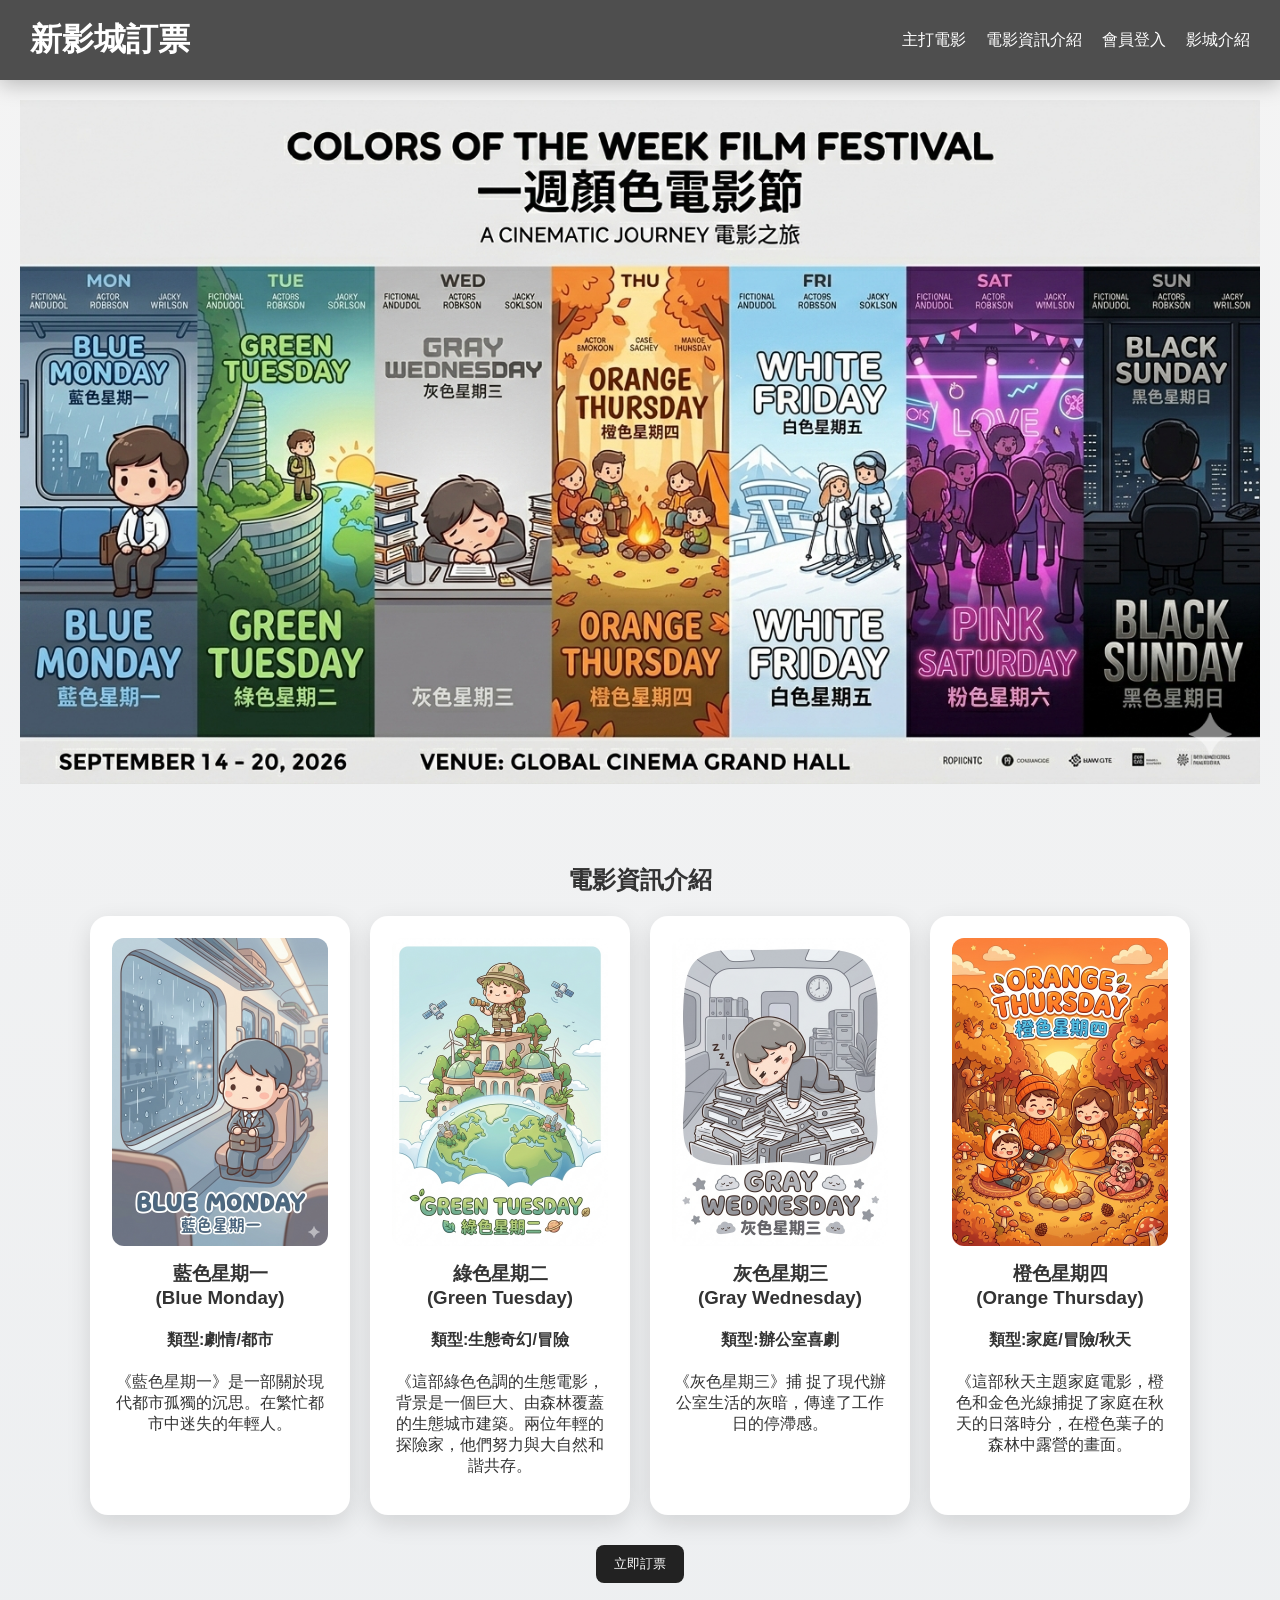
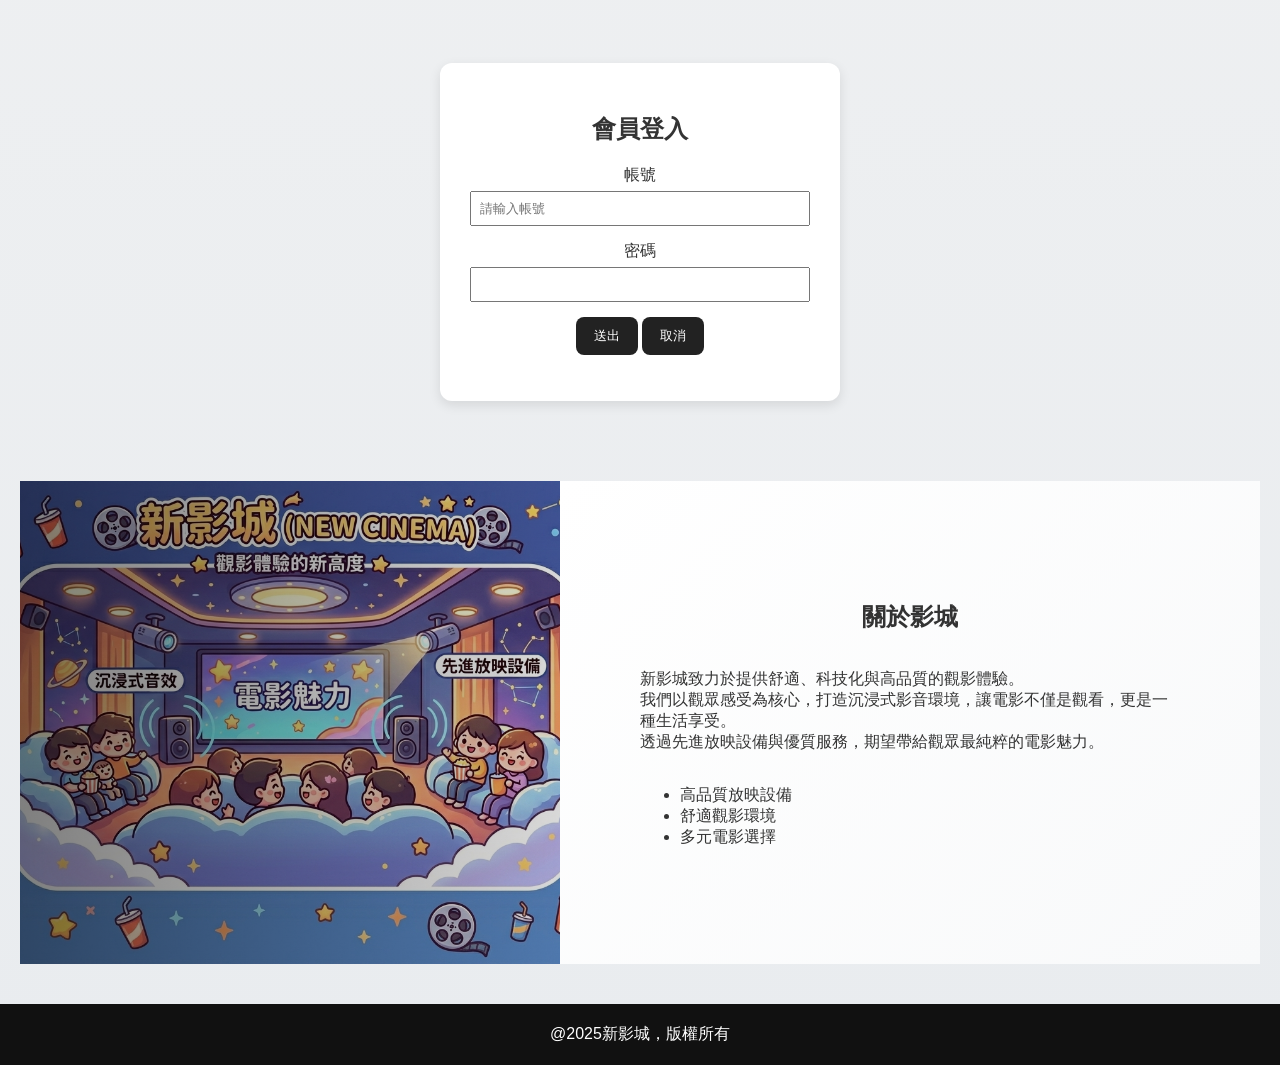
==== commit b6814c1f: "Update index.html" ====
--- a/index.html
+++ b/index.html
@@ -62,9 +62,9 @@
 		  <!-- 會員專區 -->
 		  <h2>會員登入</h2>
 		  <form>
-			<label>帳號:</label>
+			<label>帳號</label>
 			<input type="text" name="account" placeholder="請輸入帳號"><br>
-			<label>密碼:</label>
+			<label>密碼</label>
 			<input type="password" name="password" minlength="8" required><br>
 			<button type="submit">送出</button>
 			<button type="reset">取消</button>
--- a/style.css
+++ b/style.css
@@ -145,6 +145,19 @@
 /* 按鈕 */
 /* ===================== */
 
+.booking-btn{
+	text-align:center;
+	margin-top:30px;
+}
+
+.movie-select,
+.date-select,
+.time-select,
+.location-select,
+.summary{
+	text-align:center;
+}
+
 button{
 	padding:10px 18px;
 	border:none;
@@ -153,7 +166,6 @@
 	background:#222;
 	color:#fff;
 	transition:0.3s ease;
-	text-align:center;
 }
 
 button:hover{
@@ -343,6 +355,11 @@
 	margin:5px 0 15px 0;
 }
 
+/* 按鈕置中 */
+.member-area form{
+	text-align:center;
+}
+
 /* Footer */
 
 footer{
